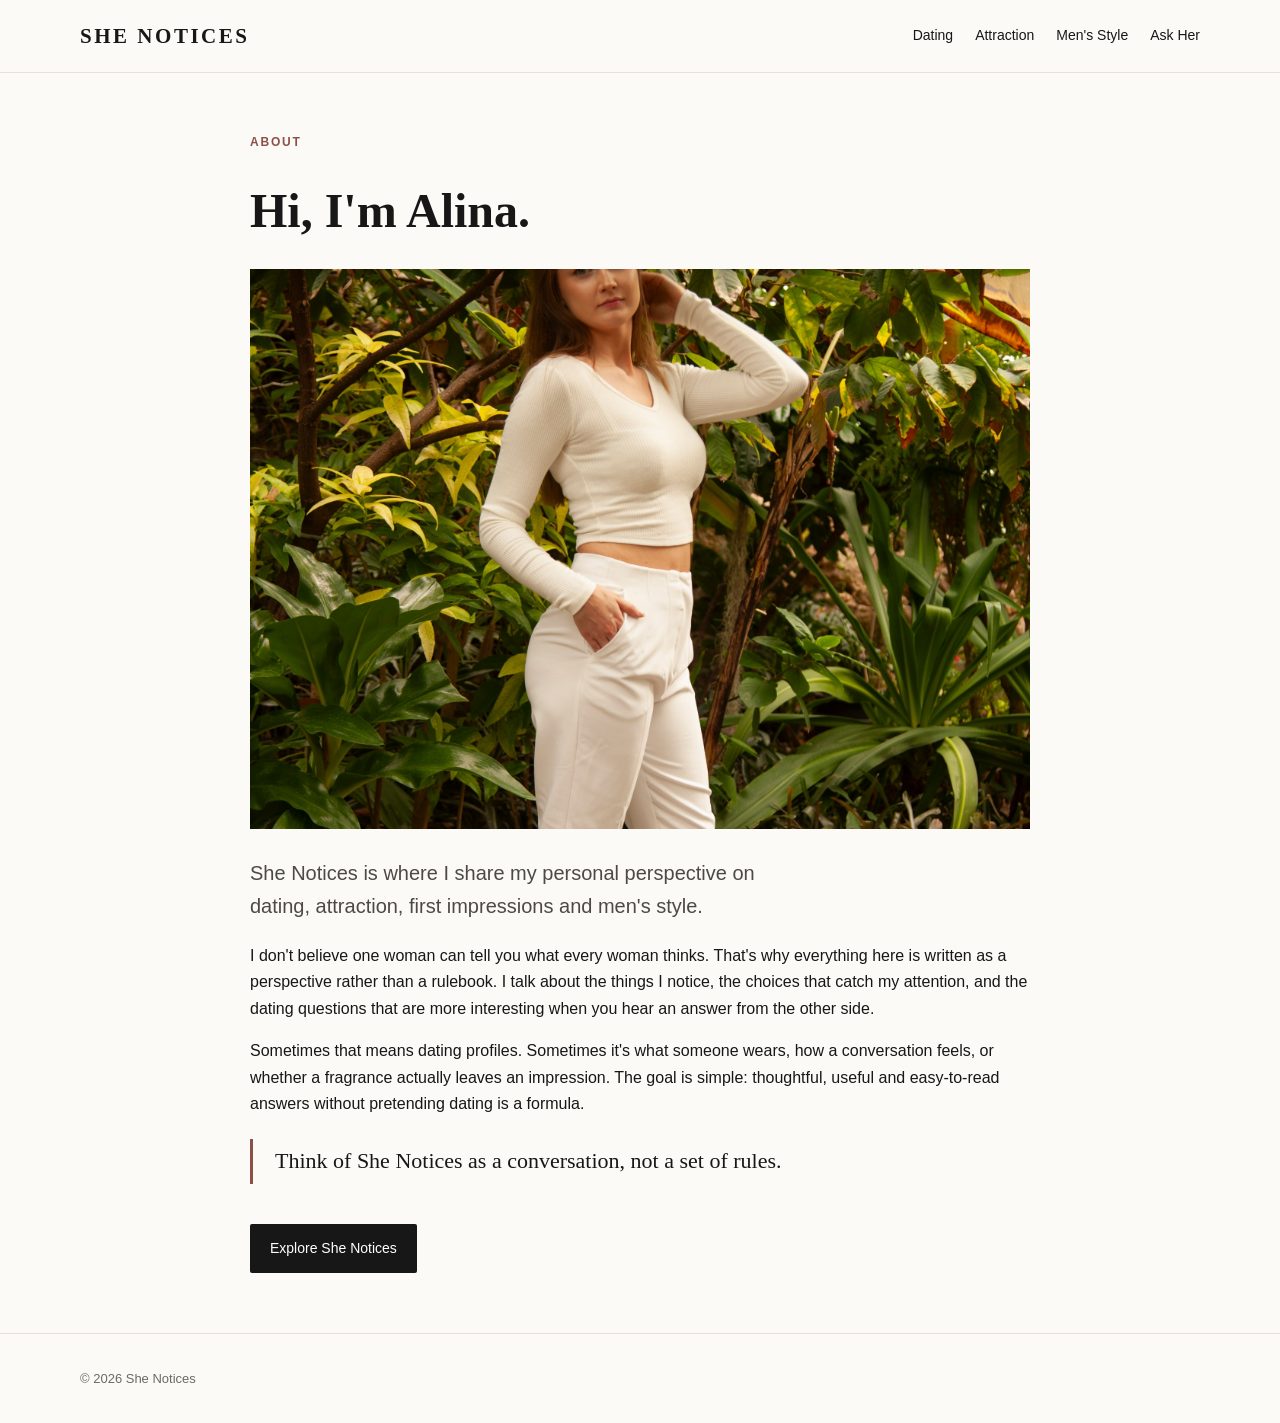
==== about.html @ fad90971 "Add files via upload" ====
<!doctype html><html lang="en"><head><meta charset="utf-8"><meta name="viewport" content="width=device-width,initial-scale=1"><title>About Alina | She Notices</title><meta name="description" content="Meet Alina, the voice behind She Notices."><link rel="stylesheet" href="style.css"></head><body><header><div class="wrap nav"><a class="brand" href="index.html">SHE NOTICES</a><nav class="links"><a href="index.html#dating">Dating</a><a href="index.html#attraction">Attraction</a><a href="index.html#style">Men's Style</a><a href="index.html#ask">Ask Her</a></nav></div></header><main class="article"><div class="eyebrow">About</div><h1>Hi, I'm Alina.</h1><img class="feature" src="assets/IMG_0003.jpg" alt="Alina outdoors"><p class="lead">She Notices is where I share my personal perspective on dating, attraction, first impressions and men's style.</p><p>I don't believe one woman can tell you what every woman thinks. That's why everything here is written as a perspective rather than a rulebook. I talk about the things I notice, the choices that catch my attention, and the dating questions that are more interesting when you hear an answer from the other side.</p><p>Sometimes that means dating profiles. Sometimes it's what someone wears, how a conversation feels, or whether a fragrance actually leaves an impression. The goal is simple: thoughtful, useful and easy-to-read answers without pretending dating is a formula.</p><p class="quote">Think of She Notices as a conversation, not a set of rules.</p><a class="button" href="index.html">Explore She Notices</a></main><footer class="footer"><div class="wrap">© 2026 She Notices</div></footer></body></html>
---- style.css ----
:root{--ink:#171717;--muted:#6d6a66;--paper:#fbfaf7;--card:#fff;--accent:#8b5147;--line:#e7e1da;--soft:#f1ebe5}*{box-sizing:border-box}body{margin:0;font-family:Inter,Arial,sans-serif;color:var(--ink);background:var(--paper);line-height:1.65}a{color:inherit;text-decoration:none}img{max-width:100%;display:block}.wrap{width:min(1120px,92%);margin:auto}header{position:sticky;top:0;background:rgba(251,250,247,.94);backdrop-filter:blur(10px);border-bottom:1px solid var(--line);z-index:5}.nav{display:flex;align-items:center;justify-content:space-between;min-height:72px;gap:24px}.brand{font-family:Georgia,serif;font-weight:700;letter-spacing:.12em;font-size:21px}.links{display:flex;gap:22px;font-size:14px}.hero{display:grid;grid-template-columns:1.05fr .95fr;gap:58px;align-items:center;padding:72px 0}.hero img{width:100%;height:620px;object-fit:cover;object-position:center 35%;border-radius:3px}.eyebrow{text-transform:uppercase;letter-spacing:.15em;font-size:12px;color:var(--accent);font-weight:700}.hero h1{font-family:Georgia,serif;font-size:clamp(44px,6vw,78px);line-height:1.02;margin:12px 0 22px}.lead{font-size:20px;color:#4d4a46;max-width:570px}.button{display:inline-block;margin-top:18px;background:var(--ink);color:#fff;padding:13px 20px;border-radius:2px;font-size:14px}.section{padding:65px 0}.section h2{font-family:Georgia,serif;font-size:38px;margin:0 0 28px}.grid{display:grid;grid-template-columns:repeat(3,1fr);gap:24px}.card{background:var(--card);border:1px solid var(--line)}.card img{width:100%;height:270px;object-fit:cover}.card-body{padding:22px}.tag{font-size:11px;text-transform:uppercase;letter-spacing:.12em;color:var(--accent);font-weight:700}.card h3{font-family:Georgia,serif;font-size:24px;line-height:1.2;margin:8px 0}.card p{color:var(--muted);margin-bottom:0}.about{display:grid;grid-template-columns:.8fr 1.2fr;gap:50px;align-items:center;background:var(--soft);padding:46px}.about img{aspect-ratio:1/1;object-fit:cover;border-radius:50%}.article{width:min(780px,92%);margin:60px auto}.article h1{font-family:Georgia,serif;font-size:48px;line-height:1.08}.article h2{font-family:Georgia,serif;font-size:30px;margin-top:40px}.article .by{color:var(--muted);border-bottom:1px solid var(--line);padding-bottom:22px;margin-bottom:30px}.article .feature{width:100%;max-height:560px;object-fit:cover;margin:28px 0}.quote{border-left:3px solid var(--accent);padding:4px 0 4px 22px;font-family:Georgia,serif;font-size:22px}.ask{background:#20201f;color:#fff;padding:58px;text-align:center}.ask h2{font-family:Georgia,serif;font-size:40px;margin:0 0 12px}.ask p{color:#d5d0cb}.footer{border-top:1px solid var(--line);padding:34px 0;color:var(--muted);font-size:13px}.mobile{display:none}@media(max-width:780px){.links{display:none}.hero{grid-template-columns:1fr;padding:38px 0;gap:30px}.hero img{height:480px}.hero h1{font-size:50px}.grid{grid-template-columns:1fr}.about{grid-template-columns:1fr;padding:28px}.about img{max-width:230px}.article h1{font-size:38px}.ask{padding:38px 22px}.mobile{display:block}}
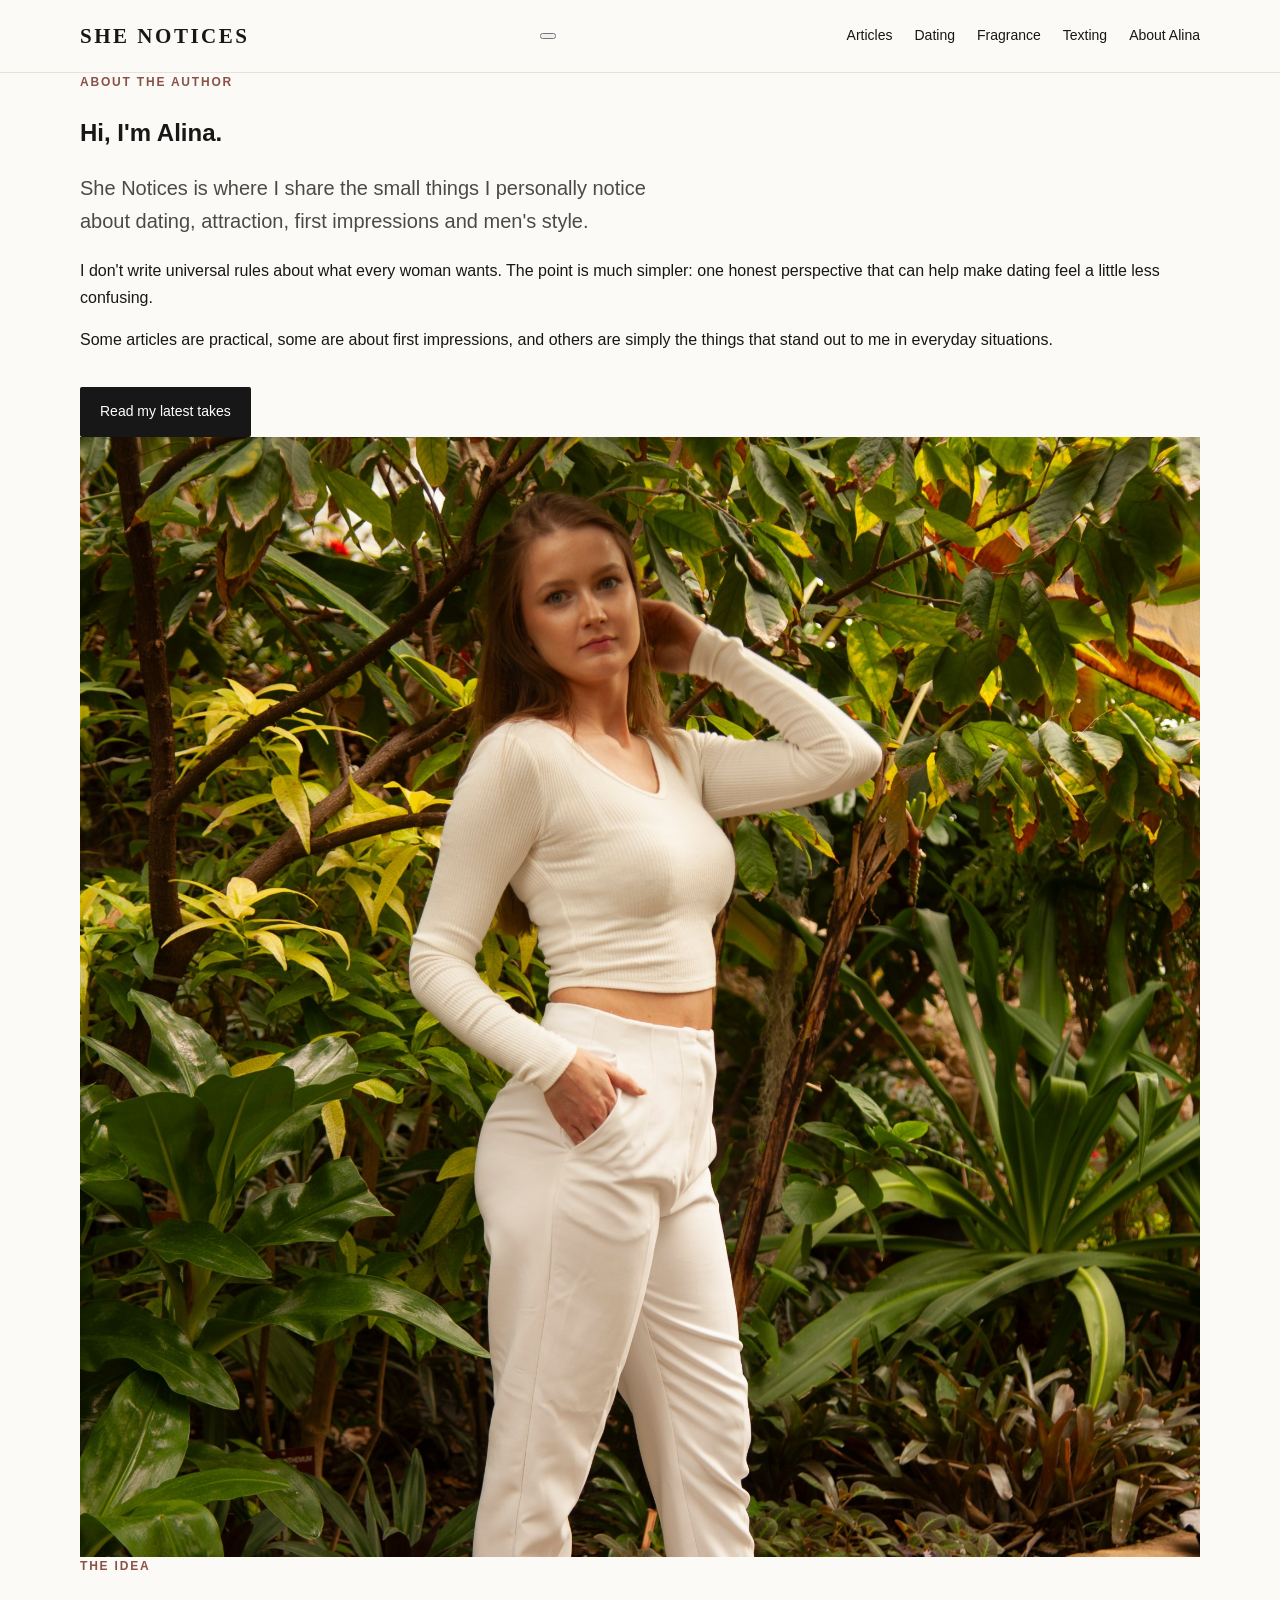
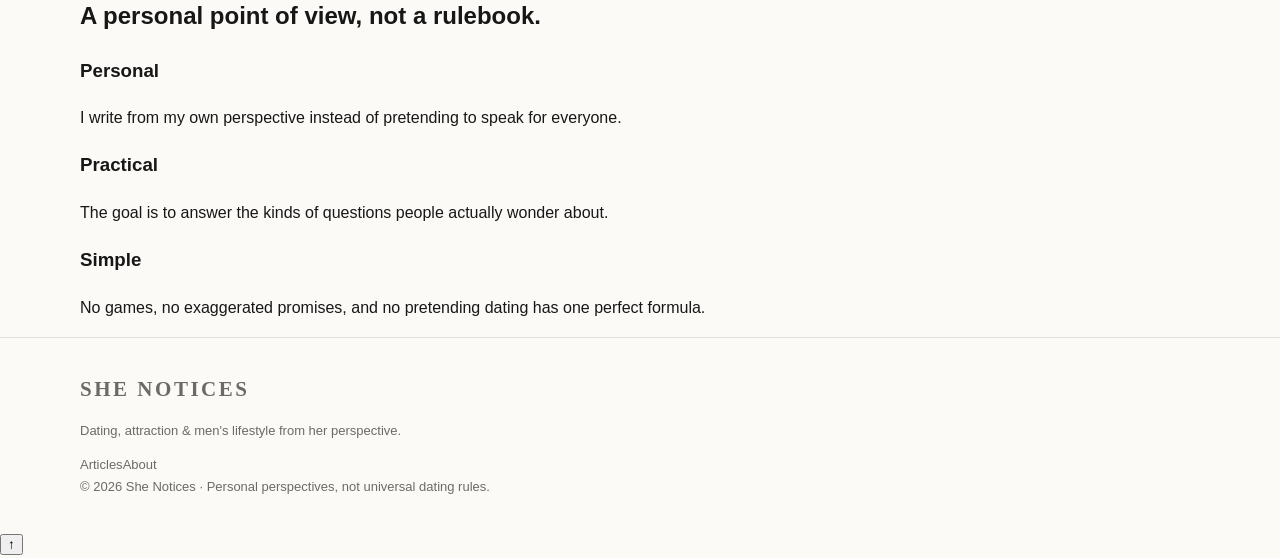
==== commit 19db0a37: "Add files via upload" ====
--- a/about.html
+++ b/about.html
@@ -1 +1,74 @@
-<!doctype html><html lang="en"><head><meta charset="utf-8"><meta name="viewport" content="width=device-width,initial-scale=1"><title>About Alina | She Notices</title><meta name="description" content="Meet Alina, the voice behind She Notices."><link rel="stylesheet" href="style.css"></head><body><header><div class="wrap nav"><a class="brand" href="index.html">SHE NOTICES</a><nav class="links"><a href="index.html#dating">Dating</a><a href="index.html#attraction">Attraction</a><a href="index.html#style">Men's Style</a><a href="index.html#ask">Ask Her</a></nav></div></header><main class="article"><div class="eyebrow">About</div><h1>Hi, I'm Alina.</h1><img class="feature" src="assets/IMG_0003.jpg" alt="Alina outdoors"><p class="lead">She Notices is where I share my personal perspective on dating, attraction, first impressions and men's style.</p><p>I don't believe one woman can tell you what every woman thinks. That's why everything here is written as a perspective rather than a rulebook. I talk about the things I notice, the choices that catch my attention, and the dating questions that are more interesting when you hear an answer from the other side.</p><p>Sometimes that means dating profiles. Sometimes it's what someone wears, how a conversation feels, or whether a fragrance actually leaves an impression. The goal is simple: thoughtful, useful and easy-to-read answers without pretending dating is a formula.</p><p class="quote">Think of She Notices as a conversation, not a set of rules.</p><a class="button" href="index.html">Explore She Notices</a></main><footer class="footer"><div class="wrap">© 2026 She Notices</div></footer></body></html>
+<!doctype html>
+<html lang="en">
+<head>
+<meta charset="utf-8">
+<meta name="viewport" content="width=device-width,initial-scale=1">
+<title>About Alina | She Notices</title>
+<meta name="description" content="Meet Alina, the voice behind She Notices and her personal perspective on dating, attraction and men's lifestyle.">
+<link rel="canonical" href="https://she-notices.github.io/she-notices/about.html">
+<link rel="stylesheet" href="style.css">
+<!-- Google tag (gtag.js) -->
+<script async src="https://www.googletagmanager.com/gtag/js?id=G-8YT2EPXHXR"></script>
+<script>
+  window.dataLayer = window.dataLayer || [];
+  function gtag(){dataLayer.push(arguments);}
+  gtag('js', new Date());
+  gtag('config', 'G-8YT2EPXHXR');
+</script>
+<script src="script.js" defer></script>
+</head>
+<body>
+<header class="site-header">
+  <div class="wrap nav">
+    <a class="brand" href="index.html">SHE NOTICES</a>
+    <button class="menu-toggle" type="button" aria-label="Open menu" aria-expanded="false">
+      <span></span><span></span><span></span>
+    </button>
+    <nav class="links" aria-label="Main navigation">
+      <a href="index.html#latest">Articles</a>
+      <a href="index.html#dating">Dating</a>
+      <a href="index.html#fragrance">Fragrance</a>
+      <a href="index.html#texting">Texting</a>
+      <a href="about.html" aria-current="page">About Alina</a>
+    </nav>
+  </div>
+</header>
+
+<main>
+  <section class="wrap about-hero">
+    <div class="reveal">
+      <div class="eyebrow">About the author</div>
+      <h1>Hi, I'm Alina.</h1>
+      <p class="lead">She Notices is where I share the small things I personally notice about dating, attraction, first impressions and men's style.</p>
+      <p>I don't write universal rules about what every woman wants. The point is much simpler: one honest perspective that can help make dating feel a little less confusing.</p>
+      <p>Some articles are practical, some are about first impressions, and others are simply the things that stand out to me in everyday situations.</p>
+      <a class="button" href="index.html#latest">Read my latest takes</a>
+    </div>
+    <div class="about-portrait reveal">
+      <img src="assets/IMG_0003.jpg" alt="Alina, author of She Notices">
+    </div>
+  </section>
+
+  <section class="wrap values reveal">
+    <div>
+      <div class="eyebrow">The idea</div>
+      <h2>A personal point of view, not a rulebook.</h2>
+    </div>
+    <div class="value-grid">
+      <article><h3>Personal</h3><p>I write from my own perspective instead of pretending to speak for everyone.</p></article>
+      <article><h3>Practical</h3><p>The goal is to answer the kinds of questions people actually wonder about.</p></article>
+      <article><h3>Simple</h3><p>No games, no exaggerated promises, and no pretending dating has one perfect formula.</p></article>
+    </div>
+  </section>
+</main>
+
+<footer class="footer">
+  <div class="wrap footer-inner">
+    <div><div class="brand">SHE NOTICES</div><p>Dating, attraction & men's lifestyle from her perspective.</p></div>
+    <div class="footer-links"><a href="index.html#latest">Articles</a><a href="about.html">About</a></div>
+  </div>
+  <div class="wrap footer-bottom">© 2026 She Notices · Personal perspectives, not universal dating rules.</div>
+</footer>
+<button class="back-to-top" type="button" aria-label="Back to top">↑</button>
+</body>
+</html>
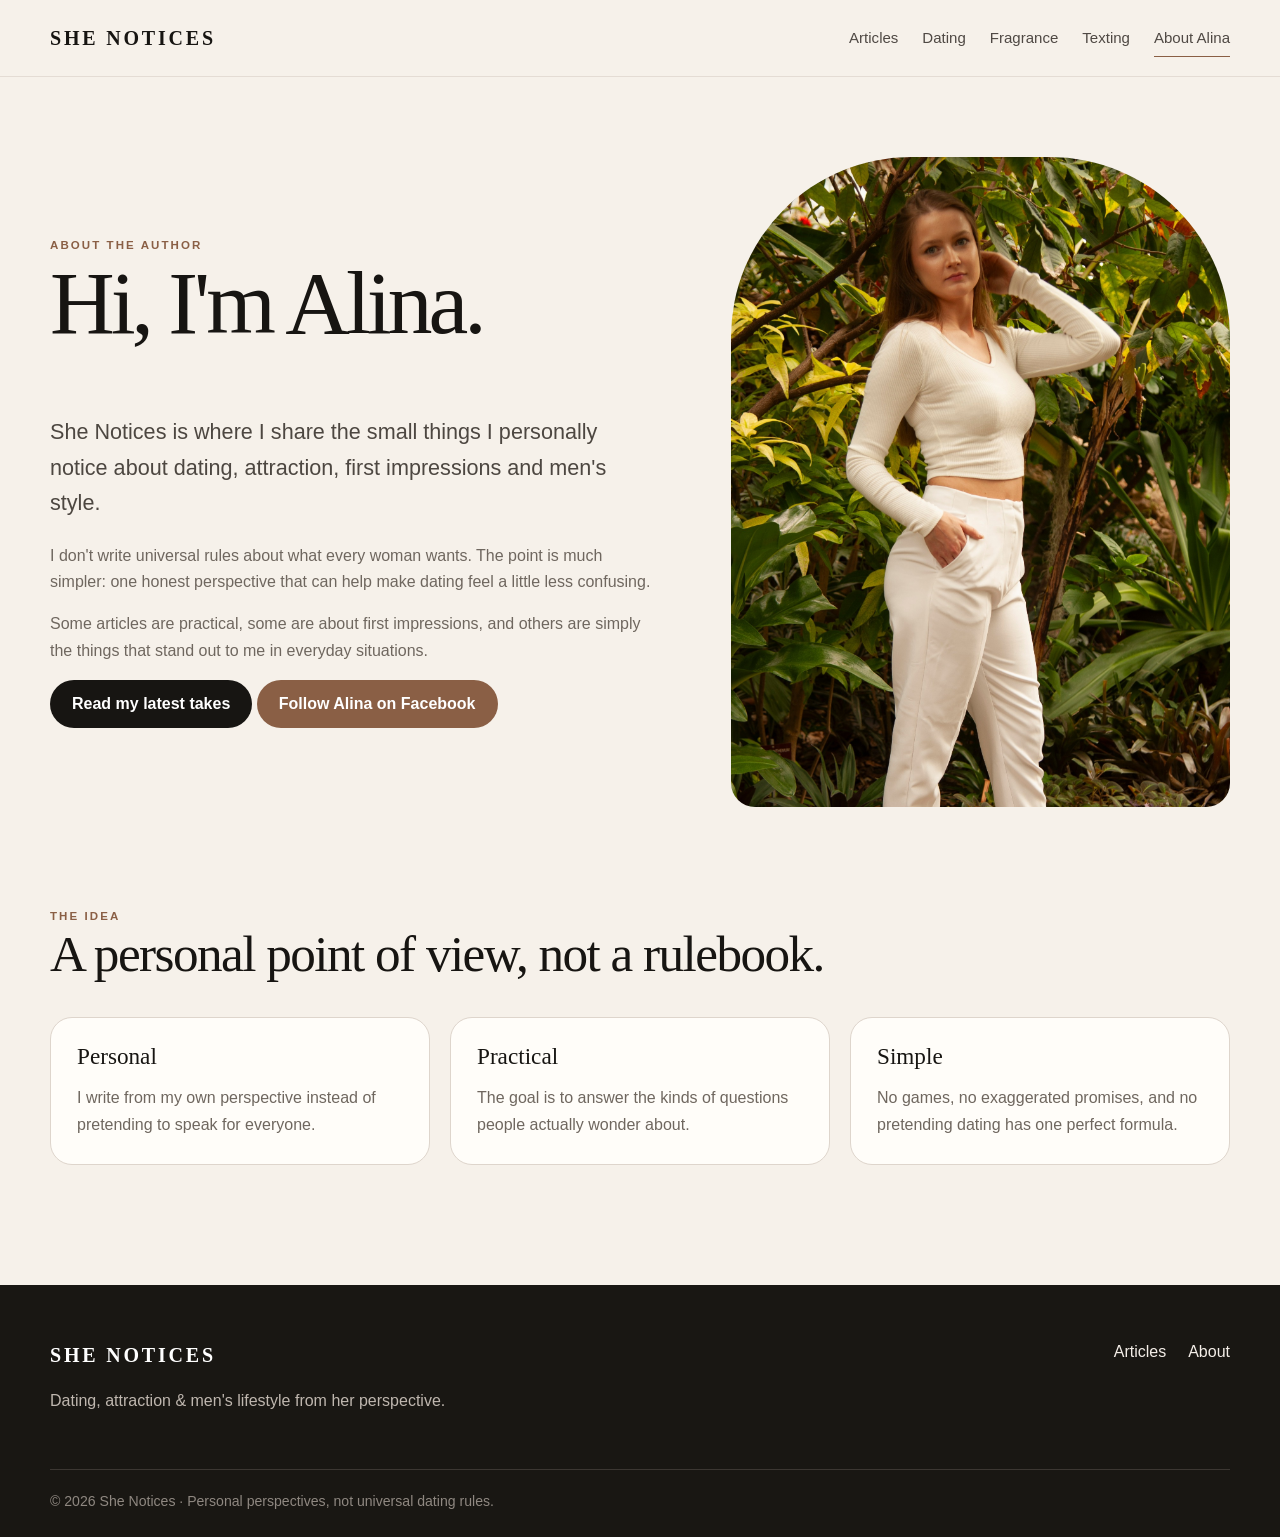
==== commit ef7ac8f8: "Update about.html" ====
--- a/about.html
+++ b/about.html
@@ -43,6 +43,12 @@
       <p>I don't write universal rules about what every woman wants. The point is much simpler: one honest perspective that can help make dating feel a little less confusing.</p>
       <p>Some articles are practical, some are about first impressions, and others are simply the things that stand out to me in everyday situations.</p>
       <a class="button" href="index.html#latest">Read my latest takes</a>
+      <a class="button secondary"
+   href="https://www.facebook.com/profile.php?id=61594548657978"
+   target="_blank"
+   rel="noopener noreferrer">
+  Follow Alina on Facebook
+  </a>
     </div>
     <div class="about-portrait reveal">
       <img src="assets/IMG_0003.jpg" alt="Alina, author of She Notices">
--- a/style.css
+++ b/style.css
@@ -1 +1,283 @@
-:root{--ink:#171717;--muted:#6d6a66;--paper:#fbfaf7;--card:#fff;--accent:#8b5147;--line:#e7e1da;--soft:#f1ebe5}*{box-sizing:border-box}body{margin:0;font-family:Inter,Arial,sans-serif;color:var(--ink);background:var(--paper);line-height:1.65}a{color:inherit;text-decoration:none}img{max-width:100%;display:block}.wrap{width:min(1120px,92%);margin:auto}header{position:sticky;top:0;background:rgba(251,250,247,.94);backdrop-filter:blur(10px);border-bottom:1px solid var(--line);z-index:5}.nav{display:flex;align-items:center;justify-content:space-between;min-height:72px;gap:24px}.brand{font-family:Georgia,serif;font-weight:700;letter-spacing:.12em;font-size:21px}.links{display:flex;gap:22px;font-size:14px}.hero{display:grid;grid-template-columns:1.05fr .95fr;gap:58px;align-items:center;padding:72px 0}.hero img{width:100%;height:620px;object-fit:cover;object-position:center 35%;border-radius:3px}.eyebrow{text-transform:uppercase;letter-spacing:.15em;font-size:12px;color:var(--accent);font-weight:700}.hero h1{font-family:Georgia,serif;font-size:clamp(44px,6vw,78px);line-height:1.02;margin:12px 0 22px}.lead{font-size:20px;color:#4d4a46;max-width:570px}.button{display:inline-block;margin-top:18px;background:var(--ink);color:#fff;padding:13px 20px;border-radius:2px;font-size:14px}.section{padding:65px 0}.section h2{font-family:Georgia,serif;font-size:38px;margin:0 0 28px}.grid{display:grid;grid-template-columns:repeat(3,1fr);gap:24px}.card{background:var(--card);border:1px solid var(--line)}.card img{width:100%;height:270px;object-fit:cover}.card-body{padding:22px}.tag{font-size:11px;text-transform:uppercase;letter-spacing:.12em;color:var(--accent);font-weight:700}.card h3{font-family:Georgia,serif;font-size:24px;line-height:1.2;margin:8px 0}.card p{color:var(--muted);margin-bottom:0}.about{display:grid;grid-template-columns:.8fr 1.2fr;gap:50px;align-items:center;background:var(--soft);padding:46px}.about img{aspect-ratio:1/1;object-fit:cover;border-radius:50%}.article{width:min(780px,92%);margin:60px auto}.article h1{font-family:Georgia,serif;font-size:48px;line-height:1.08}.article h2{font-family:Georgia,serif;font-size:30px;margin-top:40px}.article .by{color:var(--muted);border-bottom:1px solid var(--line);padding-bottom:22px;margin-bottom:30px}.article .feature{width:100%;max-height:560px;object-fit:cover;margin:28px 0}.quote{border-left:3px solid var(--accent);padding:4px 0 4px 22px;font-family:Georgia,serif;font-size:22px}.ask{background:#20201f;color:#fff;padding:58px;text-align:center}.ask h2{font-family:Georgia,serif;font-size:40px;margin:0 0 12px}.ask p{color:#d5d0cb}.footer{border-top:1px solid var(--line);padding:34px 0;color:var(--muted);font-size:13px}.mobile{display:none}@media(max-width:780px){.links{display:none}.hero{grid-template-columns:1fr;padding:38px 0;gap:30px}.hero img{height:480px}.hero h1{font-size:50px}.grid{grid-template-columns:1fr}.about{grid-template-columns:1fr;padding:28px}.about img{max-width:230px}.article h1{font-size:38px}.ask{padding:38px 22px}.mobile{display:block}}
+
+:root{
+  --bg:#f6f1ea;
+  --paper:#fffdf9;
+  --ink:#171512;
+  --muted:#6f675f;
+  --line:#ded5cc;
+  --accent:#8a5f45;
+  --accent-dark:#5e3c2b;
+  --soft:#eee4da;
+  --shadow:0 20px 55px rgba(33,24,18,.09);
+  --radius:24px;
+  --max:1180px;
+}
+*{box-sizing:border-box}
+html{scroll-behavior:smooth}
+body{
+  margin:0;
+  color:var(--ink);
+  background:var(--bg);
+  font-family:Inter,ui-sans-serif,-apple-system,BlinkMacSystemFont,"Segoe UI",sans-serif;
+  line-height:1.65;
+  -webkit-font-smoothing:antialiased;
+}
+img{max-width:100%;display:block}
+a{color:inherit;text-decoration:none}
+button,input{font:inherit}
+.wrap{width:min(var(--max),calc(100% - 40px));margin-inline:auto}
+.sr-only{position:absolute;width:1px;height:1px;padding:0;margin:-1px;overflow:hidden;clip:rect(0,0,0,0);white-space:nowrap;border:0}
+
+/* Header */
+.site-header, body>header{
+  position:sticky;top:0;z-index:40;
+  background:rgba(246,241,234,.88);
+  backdrop-filter:blur(16px);
+  border-bottom:1px solid rgba(222,213,204,.75);
+}
+.nav{min-height:76px;display:flex;align-items:center;justify-content:space-between;gap:28px}
+.brand{
+  font-family:Georgia,"Times New Roman",serif;
+  font-size:1.25rem;
+  letter-spacing:.14em;
+  font-weight:700;
+}
+.links{display:flex;align-items:center;gap:24px}
+.links a{font-size:.94rem;color:#4f4944;position:relative}
+.links a:after{content:"";position:absolute;left:0;right:100%;bottom:-7px;height:1px;background:var(--accent);transition:.25s}
+.links a:hover:after,.links a[aria-current="page"]:after{right:0}
+.menu-toggle{display:none;background:none;border:0;padding:8px;cursor:pointer}
+.menu-toggle span{display:block;width:24px;height:2px;background:var(--ink);margin:5px 0}
+
+/* Typography */
+.eyebrow{
+  text-transform:uppercase;
+  letter-spacing:.18em;
+  font-size:.72rem;
+  font-weight:700;
+  color:var(--accent);
+}
+h1,h2,h3{
+  font-family:Georgia,"Times New Roman",serif;
+  line-height:1.08;
+  margin:0 0 .7em;
+  font-weight:500;
+}
+h1{font-size:clamp(3rem,7vw,6.7rem);letter-spacing:-.045em}
+h2{font-size:clamp(2.1rem,4vw,3.8rem);letter-spacing:-.03em}
+h3{font-size:1.45rem}
+.lead{font-size:clamp(1.08rem,1.8vw,1.35rem);color:#4d4741;max-width:690px}
+
+/* Buttons */
+.button{
+  display:inline-flex;align-items:center;justify-content:center;
+  min-height:48px;padding:0 22px;border-radius:999px;
+  background:var(--ink);color:white;font-weight:650;
+  transition:transform .2s,background .2s;
+}
+.button:hover{transform:translateY(-2px);background:var(--accent-dark)}
+.button.secondary{background:var(--accent);color:white}
+.text-link,.read-more{font-weight:650;color:var(--accent-dark)}
+.read-more{display:inline-block;margin-top:auto}
+
+/* Hero */
+.hero{
+  min-height:78vh;
+  display:grid;
+  grid-template-columns:1.05fr .95fr;
+  align-items:center;
+  gap:70px;
+  padding:72px 0 84px;
+}
+.hero-copy .eyebrow{margin-bottom:20px}
+.hero-copy h1{max-width:760px}
+.hero-copy .lead{margin:0 0 30px}
+.hero-actions{display:flex;align-items:center;gap:20px;flex-wrap:wrap}
+.hero-media{position:relative}
+.hero-media img{
+  width:100%;height:660px;object-fit:cover;
+  border-radius:180px 180px 22px 22px;
+  box-shadow:var(--shadow)
+}
+.hero-note{
+  position:absolute;left:-34px;bottom:38px;
+  max-width:235px;padding:18px 20px;
+  background:var(--paper);border:1px solid var(--line);
+  border-radius:18px;font-size:.9rem;box-shadow:var(--shadow)
+}
+
+/* Featured */
+.featured{
+  background:var(--ink);color:white;border-radius:32px;
+  overflow:hidden;display:grid;grid-template-columns:1fr 1fr;
+  margin-bottom:90px;
+}
+.featured-copy{padding:58px}
+.featured .eyebrow{color:#d9b9a3}
+.featured p{color:#d7d2cc;max-width:520px}
+.featured img{width:100%;height:100%;min-height:430px;object-fit:cover}
+
+/* Sections */
+.section{padding:30px 0 90px}
+.section-head{
+  display:flex;align-items:end;justify-content:space-between;gap:30px;
+  margin-bottom:28px
+}
+.section-head p{color:var(--muted);margin:0 0 10px}
+
+/* Tools */
+.article-tools{
+  display:flex;align-items:center;justify-content:space-between;gap:20px;
+  margin-bottom:30px
+}
+.filters{display:flex;gap:10px;flex-wrap:wrap}
+.filter{
+  border:1px solid var(--line);background:transparent;color:var(--ink);
+  padding:9px 15px;border-radius:999px;cursor:pointer
+}
+.filter.active,.filter:hover{background:var(--ink);color:white;border-color:var(--ink)}
+.search-box input{
+  width:min(290px,100%);border:1px solid var(--line);border-radius:999px;
+  background:var(--paper);padding:11px 17px;outline:none
+}
+.search-box input:focus{border-color:var(--accent)}
+
+/* Cards */
+.grid{
+  display:grid;
+  grid-template-columns:repeat(3,1fr);
+  gap:24px
+}
+.card{
+  background:var(--paper);border:1px solid rgba(222,213,204,.9);
+  border-radius:var(--radius);overflow:hidden;
+  min-height:100%;display:flex;flex-direction:column;
+  transition:transform .28s ease,box-shadow .28s ease
+}
+.card:hover{transform:translateY(-7px);box-shadow:var(--shadow)}
+.card-image{display:block;overflow:hidden}
+.card-image img{
+  width:100%;height:310px;object-fit:cover;
+  transition:transform .5s ease
+}
+.card:hover .card-image img{transform:scale(1.035)}
+.card-body{padding:24px;display:flex;flex-direction:column;flex:1}
+.tag{
+  display:inline-block;margin-bottom:12px;color:var(--accent);
+  font-size:.72rem;text-transform:uppercase;letter-spacing:.13em;font-weight:750
+}
+.card h3{margin-bottom:12px}
+.card p{color:var(--muted);margin:0 0 20px}
+.card[hidden]{display:none!important}
+.empty-state{text-align:center;color:var(--muted);padding:50px 0}
+
+/* About panel */
+.about-panel{
+  display:grid;grid-template-columns:.78fr 1.22fr;gap:58px;align-items:center;
+  background:var(--soft);border-radius:32px;padding:34px
+}
+.about-panel img{width:100%;height:520px;object-fit:cover;border-radius:22px}
+.about-panel p{color:#574f49;max-width:640px}
+
+/* About page */
+.about-hero{
+  display:grid;grid-template-columns:1.1fr .9fr;gap:70px;
+  align-items:center;padding:80px 0 100px
+}
+.about-hero h1{font-size:clamp(3.7rem,7vw,6rem)}
+.about-hero p:not(.lead){color:var(--muted);max-width:650px}
+.about-portrait img{height:650px;width:100%;object-fit:cover;border-radius:180px 180px 24px 24px}
+.values{padding-bottom:100px}
+.value-grid{display:grid;grid-template-columns:repeat(3,1fr);gap:20px;margin-top:28px}
+.value-grid article{background:var(--paper);border:1px solid var(--line);border-radius:22px;padding:26px}
+.value-grid p{color:var(--muted);margin-bottom:0}
+
+/* Existing article pages */
+.article{
+  width:min(790px,calc(100% - 40px));
+  margin:0 auto;
+  padding:76px 0 110px
+}
+.article>.tag{margin-bottom:16px}
+.article h1{
+  font-size:clamp(2.8rem,6vw,5.3rem);
+  max-width:900px
+}
+.by{color:var(--muted);margin:-8px 0 32px;font-size:.95rem}
+.article .feature{
+  width:100%;height:min(70vw,560px);object-fit:cover;
+  border-radius:28px;margin:0 0 44px;box-shadow:var(--shadow)
+}
+.article p{font-size:1.08rem;margin:0 0 1.25em}
+.article h2{font-size:clamp(1.7rem,3vw,2.5rem);margin:1.7em 0 .55em}
+.article a{color:var(--accent-dark);text-decoration:underline;text-decoration-thickness:1px;text-underline-offset:3px}
+.article strong{font-weight:750}
+
+/* Footer */
+.footer{
+  background:#191713;color:#f4eee8;
+  padding:54px 0 24px;margin-top:20px
+}
+.footer-inner{display:flex;justify-content:space-between;gap:30px;align-items:flex-start}
+.footer .brand{color:white}
+.footer p{color:#bfb7af;max-width:420px}
+.footer-links{display:flex;gap:22px}
+.footer-bottom{border-top:1px solid #3c3732;margin-top:38px;padding-top:20px;color:#8f8881;font-size:.88rem}
+
+/* JS UI */
+.back-to-top{
+  position:fixed;right:22px;bottom:22px;width:44px;height:44px;
+  border:0;border-radius:50%;background:var(--ink);color:white;
+  box-shadow:var(--shadow);cursor:pointer;
+  opacity:0;pointer-events:none;transform:translateY(10px);transition:.25s
+}
+.back-to-top.show{opacity:1;pointer-events:auto;transform:none}
+.reveal{opacity:0;transform:translateY(18px);transition:opacity .65s ease,transform .65s ease}
+.reveal.visible{opacity:1;transform:none}
+
+/* Responsive */
+@media (max-width:980px){
+  .hero{grid-template-columns:1fr;min-height:auto;padding-top:52px}
+  .hero-media{max-width:720px}
+  .hero-media img{height:560px}
+  .hero-note{left:18px}
+  .featured{grid-template-columns:1fr}
+  .featured img{max-height:500px}
+  .grid{grid-template-columns:repeat(2,1fr)}
+  .about-panel,.about-hero{grid-template-columns:1fr}
+  .about-portrait{max-width:720px}
+}
+@media (max-width:760px){
+  .wrap{width:min(100% - 28px,var(--max))}
+  .nav{min-height:66px}
+  .menu-toggle{display:block}
+  .links{
+    position:absolute;top:66px;left:14px;right:14px;
+    display:none;flex-direction:column;align-items:flex-start;gap:0;
+    background:var(--paper);border:1px solid var(--line);
+    border-radius:18px;padding:10px;box-shadow:var(--shadow)
+  }
+  .links.open{display:flex}
+  .links a{width:100%;padding:12px 10px}
+  .links a:after{display:none}
+  .hero{gap:36px;padding:42px 0 60px}
+  .hero-media img{height:470px;border-radius:110px 110px 20px 20px}
+  .hero-note{position:static;margin-top:12px;max-width:none}
+  .featured{margin-bottom:62px}
+  .featured-copy{padding:34px 28px}
+  .featured img{min-height:350px}
+  .section{padding-bottom:64px}
+  .section-head,.article-tools,.footer-inner{align-items:flex-start;flex-direction:column}
+  .grid{grid-template-columns:1fr}
+  .card-image img{height:390px}
+  .search-box,.search-box input{width:100%}
+  .about-panel{padding:18px;gap:28px}
+  .about-panel img,.about-portrait img{height:500px}
+  .value-grid{grid-template-columns:1fr}
+  .article{padding-top:54px}
+}
+@media (prefers-reduced-motion:reduce){
+  html{scroll-behavior:auto}
+  *,*:before,*:after{animation-duration:.01ms!important;transition-duration:.01ms!important}
+  .reveal{opacity:1;transform:none}
+}
